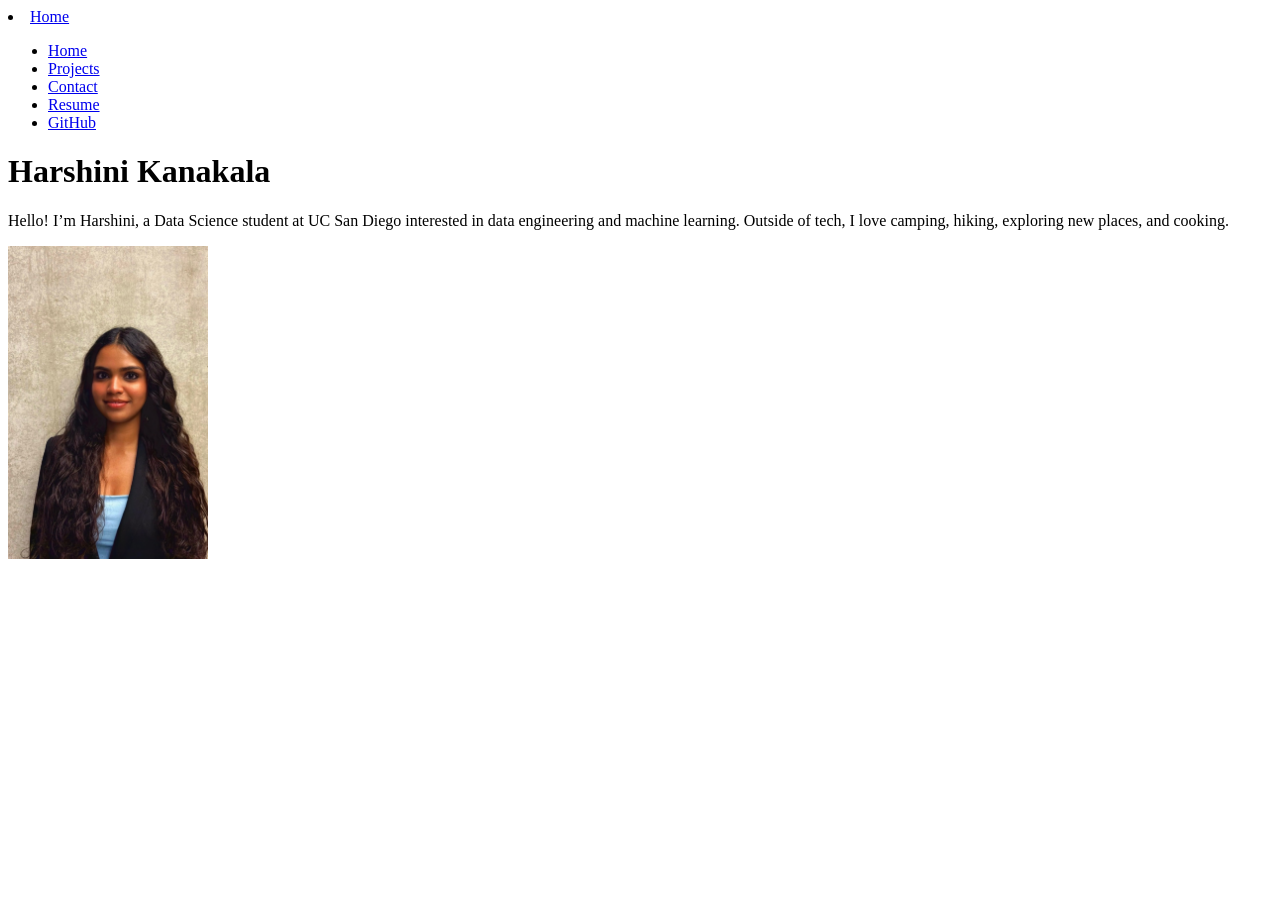
==== index.html @ d6972d4d "hello" ====
<!DOCTYPE html>
<html lang="en">
<head>
    <meta charset="UTF-8">
    <meta name="viewport" content="width=device-width, initial-scale=1.0">
    <title>Harshini Kanakala: Personal Site and Portfolio</title>
    <li><a href="index.html" class="current">Home</a></li>
</head>
<body>

    <header>
        <nav>
            <ul>
                <li><a href="index.html" class="current">Home</a></li>
                <li><a href="projects/index.html">Projects</a></li>
                <li><a href="contact/index.html">Contact</a></li>
                <li><a href="resume/index.html">Resume</a></li>
                <li><a href="https://github.com/Harshini118" target="_blank">GitHub</a></li>
            </ul>
        </nav>
    </header>

    <main>
        <h1>Harshini Kanakala</h1>

        <p>
            Hello! I’m Harshini, a Data Science student at UC San Diego interested in 
            data engineering and machine learning. Outside of tech, I love camping, 
            hiking, exploring new places, and cooking.
        </p>

        <img src="images/IMG_3193.jpeg" alt="Harshini's photo" width="200">
    </main>
    
</body>
</html>
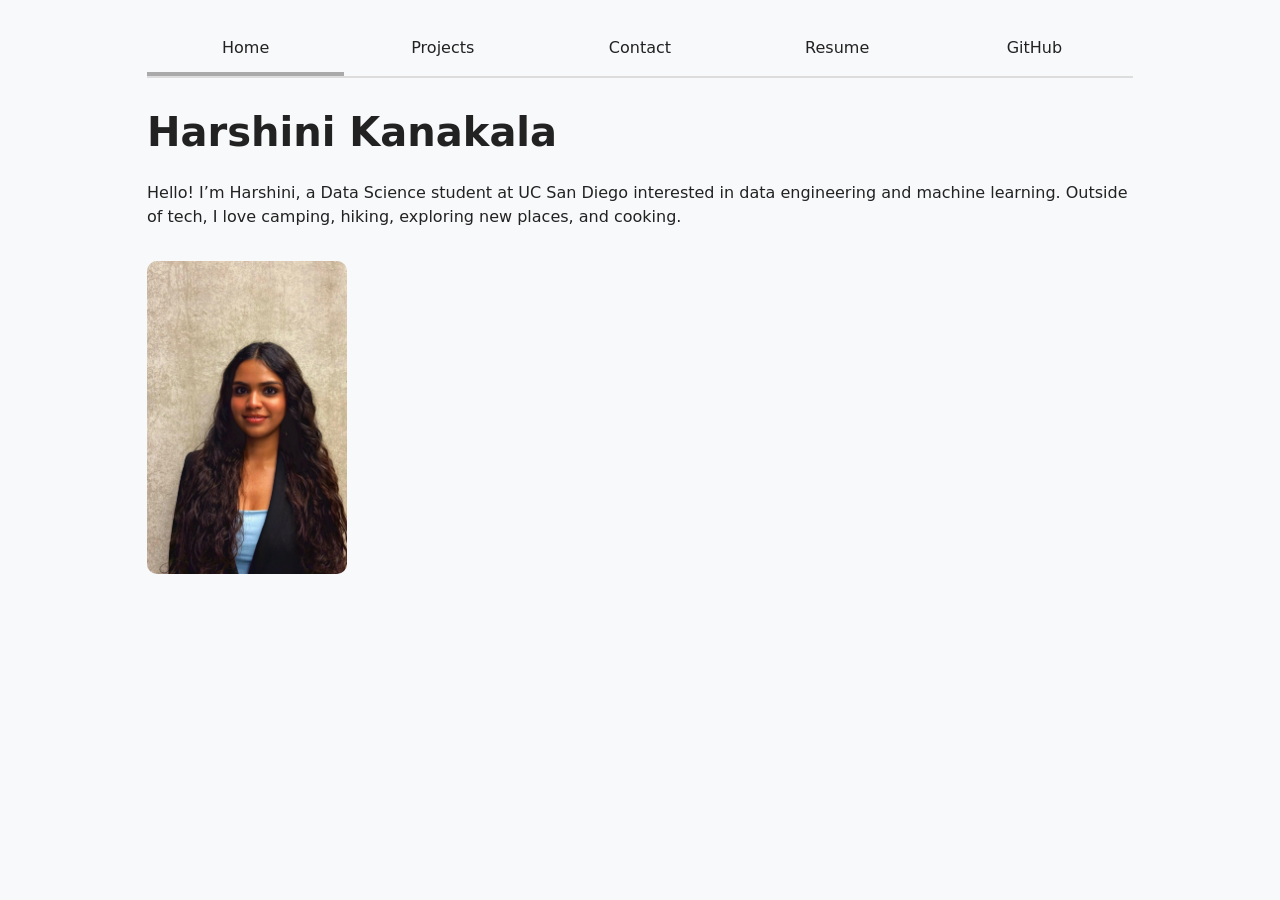
==== commit 253c9ba6: "hi" ====
--- a/index.html
+++ b/index.html
@@ -4,33 +4,36 @@
     <meta charset="UTF-8">
     <meta name="viewport" content="width=device-width, initial-scale=1.0">
     <title>Harshini Kanakala: Personal Site and Portfolio</title>
-    <li><a href="index.html" class="current">Home</a></li>
+
+    <!-- THIS WAS MISSING -->
+    <link rel="stylesheet" href="style.css">
 </head>
+
 <body>
 
-    <header>
-        <nav>
-            <ul>
-                <li><a href="index.html" class="current">Home</a></li>
-                <li><a href="projects/index.html">Projects</a></li>
-                <li><a href="contact/index.html">Contact</a></li>
-                <li><a href="resume/index.html">Resume</a></li>
-                <li><a href="https://github.com/Harshini118" target="_blank">GitHub</a></li>
-            </ul>
-        </nav>
-    </header>
+<header>
+    <nav>
+        <ul>
+            <li><a href="index.html" class="current">Home</a></li>
+            <li><a href="projects/index.html">Projects</a></li>
+            <li><a href="contact/index.html">Contact</a></li>
+            <li><a href="resume/index.html">Resume</a></li>
+            <li><a href="https://github.com/Harshini118" target="_blank">GitHub</a></li>
+        </ul>
+    </nav>
+</header>
 
-    <main>
-        <h1>Harshini Kanakala</h1>
+<main>
+    <h1>Harshini Kanakala</h1>
 
-        <p>
-            Hello! I’m Harshini, a Data Science student at UC San Diego interested in 
-            data engineering and machine learning. Outside of tech, I love camping, 
-            hiking, exploring new places, and cooking.
-        </p>
+    <p>
+        Hello! I’m Harshini, a Data Science student at UC San Diego interested in 
+        data engineering and machine learning. Outside of tech, I love camping, 
+        hiking, exploring new places, and cooking.
+    </p>
 
-        <img src="images/IMG_3193.jpeg" alt="Harshini's photo" width="200">
-    </main>
-    
+    <img src="images/IMG_3193.jpeg" alt="Harshini's photo" width="200">
+</main>
+
 </body>
 </html>
--- a/style.css
+++ b/style.css
@@ -0,0 +1,190 @@
+/* =========================
+   STEP 1: PAGE LAYOUT
+========================= */
+body {
+  font: 100%/1.5 system-ui;
+  max-width: 100ch;
+  margin-inline: auto;
+  padding: 1em;
+
+  background-color: #f8f9fb;
+  color: #222;
+}
+
+* {
+  box-sizing: border-box;
+}
+
+/* =========================
+   NAV BAR (FINAL CLEAN)
+========================= */
+nav ul {
+  list-style: none;
+  padding: 0;
+  margin: 0;
+  display: flex;
+}
+
+nav li {
+  flex: 1;
+}
+
+nav {
+  border-bottom: 2px solid #ddd;
+  margin-bottom: 2em;
+}
+
+/* nav links */
+nav a {
+  display: block;
+  text-align: center;
+  padding: 0.75em;
+  text-decoration: none;
+  color: inherit;
+  font-weight: 500;
+}
+
+/* accent */
+:root {
+  --color-accent: oklch(65% 50% 0);
+}
+
+/* current page */
+nav a.current {
+  border-bottom: 4px solid #aaa;
+}
+
+/* hover */
+nav a:hover {
+  border-bottom: 4px solid var(--color-accent);
+}
+
+/* =========================
+   TYPOGRAPHY
+========================= */
+h1 {
+  font-size: 2.5em;
+}
+
+h1, h2, h3 {
+  line-height: 1.1;
+  text-wrap: balance;
+}
+
+main {
+  margin-top: 1em;
+}
+
+p {
+  margin-bottom: 1em;
+}
+
+/* =========================
+   IMAGE (HOME PAGE FIX)
+========================= */
+img {
+  margin-top: 1em;
+  border-radius: 10px;
+  max-width: 100%;
+}
+
+/* =========================
+   STEP 3: CONTACT FORM
+========================= */
+input,
+textarea,
+button {
+  font: inherit;
+}
+
+form {
+  display: grid;
+  grid-template-columns: auto 1fr;
+  gap: 1em;
+  max-width: 600px;
+}
+
+label {
+  display: grid;
+  grid-template-columns: subgrid;
+  grid-column: 1 / -1;
+  align-items: center;
+}
+
+button {
+  grid-column: 1 / -1;
+  padding: 0.5em;
+  cursor: pointer;
+}
+
+/* nicer inputs */
+input,
+textarea {
+  width: 100%;
+  padding: 0.4em;
+  border: 1px solid #ccc;
+  border-radius: 5px;
+}
+
+/* =========================
+   STEP 4: PROJECTS GRID
+========================= */
+.projects {
+  display: grid;
+  grid-template-columns: repeat(auto-fill, minmax(15em, 1fr));
+  gap: 1em;
+}
+
+.projects article {
+  display: grid;
+  grid-template-rows: subgrid;
+  grid-row: span 3;
+
+  background: white;
+  padding: 1em;
+  border-radius: 10px;
+  box-shadow: 0 4px 10px rgba(0,0,0,0.05);
+  transition: 0.2s;
+}
+
+.projects article:hover {
+  transform: translateY(-4px);
+}
+
+.projects img {
+  width: 100%;
+  border-radius: 6px;
+}
+
+/* =========================
+   STEP 5: RESUME STYLING
+========================= */
+section {
+  background: white;
+  padding: 1em;
+  border-radius: 10px;
+  margin-bottom: 1.5em;
+  box-shadow: 0 4px 10px rgba(0,0,0,0.05);
+}
+
+section h2 {
+  border-bottom: 2px solid #ddd;
+  padding-bottom: 0.3em;
+}
+
+article {
+  margin-bottom: 1em;
+}
+
+ul {
+  padding-left: 1.2em;
+}
+
+header p {
+  margin: 0.3em 0;
+}
+
+time {
+  color: gray;
+  font-size: 0.9em;
+}
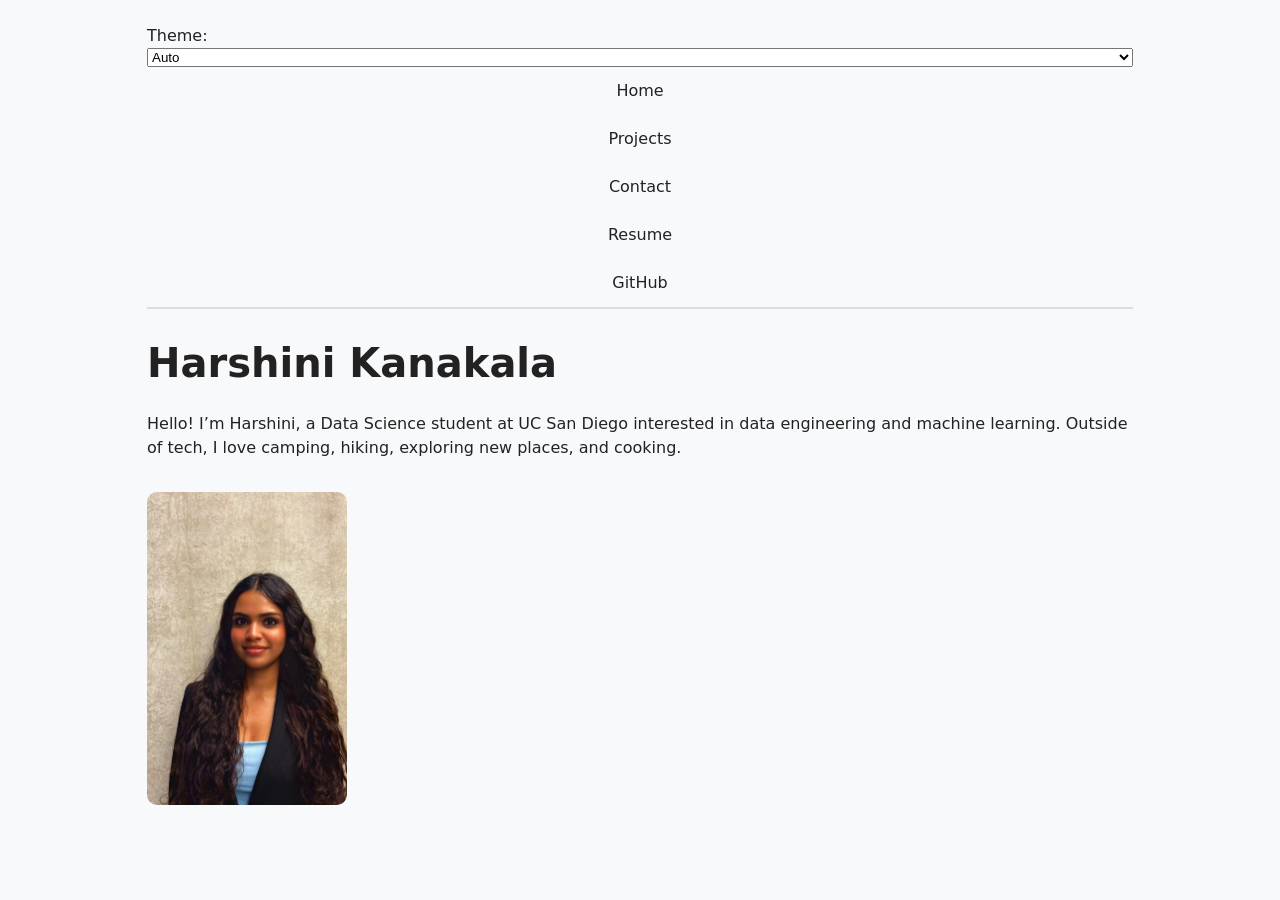
==== commit 6f25b0e8: "added global" ====
--- a/index.html
+++ b/index.html
@@ -5,23 +5,10 @@
     <meta name="viewport" content="width=device-width, initial-scale=1.0">
     <title>Harshini Kanakala: Personal Site and Portfolio</title>
 
-    <!-- THIS WAS MISSING -->
     <link rel="stylesheet" href="style.css">
 </head>
 
 <body>
-
-<header>
-    <nav>
-        <ul>
-            <li><a href="index.html" class="current">Home</a></li>
-            <li><a href="projects/index.html">Projects</a></li>
-            <li><a href="contact/index.html">Contact</a></li>
-            <li><a href="resume/index.html">Resume</a></li>
-            <li><a href="https://github.com/Harshini118" target="_blank">GitHub</a></li>
-        </ul>
-    </nav>
-</header>
 
 <main>
     <h1>Harshini Kanakala</h1>
@@ -35,5 +22,8 @@
     <img src="images/IMG_3193.jpeg" alt="Harshini's photo" width="200">
 </main>
 
+<!-- ✅ ADD THIS LINE -->
+<script type="module" src="global.js"></script>
+
 </body>
 </html>
--- a/style.css
+++ b/style.css
@@ -89,21 +89,25 @@
 }
 
 /* =========================
-   STEP 3: CONTACT FORM
-========================= */
+   STEP 3: CONTACT FORM (FIXED + CLEAN)
+========================= */
+
 input,
 textarea,
 button {
   font: inherit;
 }
 
+/* GRID LAYOUT */
 form {
   display: grid;
   grid-template-columns: auto 1fr;
   gap: 1em;
-  max-width: 600px;
-}
-
+  max-width: 700px;
+  margin-top: 1em;
+}
+
+/* LABEL = FULL ROW USING SUBGRID */
 label {
   display: grid;
   grid-template-columns: subgrid;
@@ -111,19 +115,36 @@
   align-items: center;
 }
 
-button {
-  grid-column: 1 / -1;
-  padding: 0.5em;
-  cursor: pointer;
-}
-
-/* nicer inputs */
+/* INPUT + TEXTAREA STYLE */
 input,
 textarea {
   width: 100%;
-  padding: 0.4em;
+  padding: 0.5em;
   border: 1px solid #ccc;
-  border-radius: 5px;
+  border-radius: 6px;
+  box-sizing: border-box;
+}
+
+/* TEXTAREA HEIGHT */
+textarea {
+  min-height: 100px;
+  resize: vertical;
+}
+
+/* BUTTON FULL WIDTH */
+button {
+  grid-column: 1 / -1;
+  padding: 0.6em;
+  border: none;
+  border-radius: 6px;
+  background-color: #ddd;
+  cursor: pointer;
+  font-weight: 500;
+}
+
+/* BUTTON HOVER */
+button:hover {
+  background-color: #ccc;
 }
 
 /* =========================
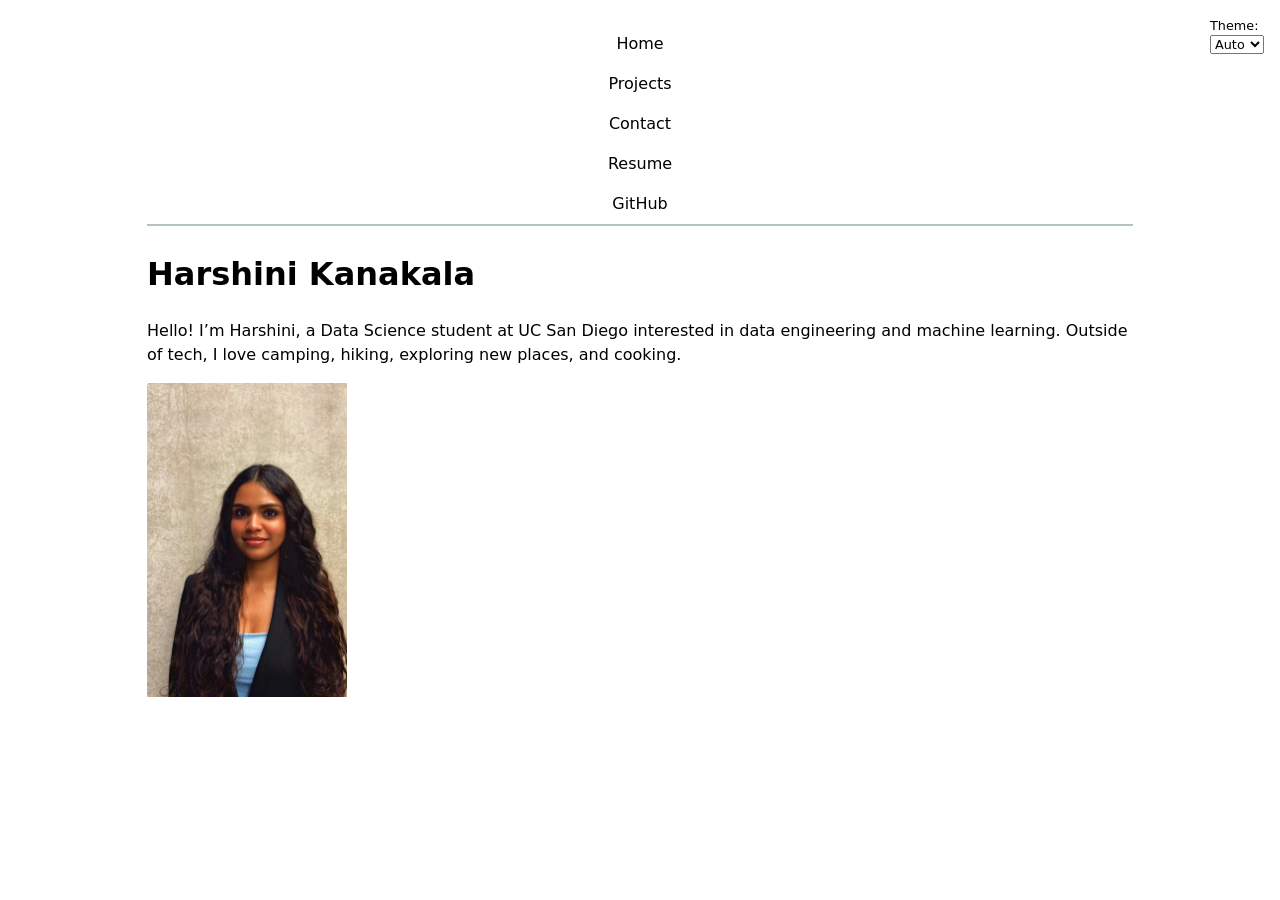
==== commit 55276b66: "debug" ====
--- a/index.html
+++ b/index.html
@@ -22,7 +22,6 @@
     <img src="images/IMG_3193.jpeg" alt="Harshini's photo" width="200">
 </main>
 
-<!-- ✅ ADD THIS LINE -->
 <script type="module" src="global.js"></script>
 
 </body>
--- a/style.css
+++ b/style.css
@@ -1,14 +1,11 @@
 /* =========================
-   STEP 1: PAGE LAYOUT
+   PAGE LAYOUT
 ========================= */
 body {
   font: 100%/1.5 system-ui;
   max-width: 100ch;
   margin-inline: auto;
   padding: 1em;
-
-  background-color: #f8f9fb;
-  color: #222;
 }
 
 * {
@@ -16,7 +13,7 @@
 }
 
 /* =========================
-   NAV BAR (FINAL CLEAN)
+   NAV (FIXED)
 ========================= */
 nav ul {
   list-style: none;
@@ -30,125 +27,59 @@
 }
 
 nav {
-  border-bottom: 2px solid #ddd;
-  margin-bottom: 2em;
+  --border-color: oklch(50% 10% 200 / 40%);
+  border-bottom: 2px solid var(--border-color);
+  margin-bottom: 1.5em;
 }
 
-/* nav links */
 nav a {
   display: block;
   text-align: center;
-  padding: 0.75em;
+  padding: 0.5em;
   text-decoration: none;
   color: inherit;
-  font-weight: 500;
 }
 
-/* accent */
 :root {
   --color-accent: oklch(65% 50% 0);
 }
 
-/* current page */
 nav a.current {
-  border-bottom: 4px solid #aaa;
+  border-bottom: 0.3em solid #aaa;
 }
 
-/* hover */
 nav a:hover {
-  border-bottom: 4px solid var(--color-accent);
+  border-bottom: 0.3em solid var(--color-accent);
 }
 
 /* =========================
-   TYPOGRAPHY
+   FORM
 ========================= */
-h1 {
-  font-size: 2.5em;
-}
-
-h1, h2, h3 {
-  line-height: 1.1;
-  text-wrap: balance;
-}
-
-main {
-  margin-top: 1em;
-}
-
-p {
-  margin-bottom: 1em;
-}
-
-/* =========================
-   IMAGE (HOME PAGE FIX)
-========================= */
-img {
-  margin-top: 1em;
-  border-radius: 10px;
-  max-width: 100%;
-}
-
-/* =========================
-   STEP 3: CONTACT FORM (FIXED + CLEAN)
-========================= */
-
 input,
 textarea,
-button {
+button,
+select {
   font: inherit;
 }
 
-/* GRID LAYOUT */
 form {
   display: grid;
   grid-template-columns: auto 1fr;
   gap: 1em;
-  max-width: 700px;
-  margin-top: 1em;
 }
 
-/* LABEL = FULL ROW USING SUBGRID */
 label {
   display: grid;
   grid-template-columns: subgrid;
   grid-column: 1 / -1;
-  align-items: center;
 }
 
-/* INPUT + TEXTAREA STYLE */
-input,
-textarea {
-  width: 100%;
-  padding: 0.5em;
-  border: 1px solid #ccc;
-  border-radius: 6px;
-  box-sizing: border-box;
-}
-
-/* TEXTAREA HEIGHT */
-textarea {
-  min-height: 100px;
-  resize: vertical;
-}
-
-/* BUTTON FULL WIDTH */
 button {
   grid-column: 1 / -1;
-  padding: 0.6em;
-  border: none;
-  border-radius: 6px;
-  background-color: #ddd;
-  cursor: pointer;
-  font-weight: 500;
-}
-
-/* BUTTON HOVER */
-button:hover {
-  background-color: #ccc;
 }
 
 /* =========================
-   STEP 4: PROJECTS GRID
+   PROJECT GRID
 ========================= */
 .projects {
   display: grid;
@@ -160,36 +91,17 @@
   display: grid;
   grid-template-rows: subgrid;
   grid-row: span 3;
-
-  background: white;
-  padding: 1em;
-  border-radius: 10px;
-  box-shadow: 0 4px 10px rgba(0,0,0,0.05);
-  transition: 0.2s;
-}
-
-.projects article:hover {
-  transform: translateY(-4px);
-}
-
-.projects img {
-  width: 100%;
-  border-radius: 6px;
 }
 
 /* =========================
-   STEP 5: RESUME STYLING
+   RESUME
 ========================= */
 section {
-  background: white;
-  padding: 1em;
-  border-radius: 10px;
-  margin-bottom: 1.5em;
-  box-shadow: 0 4px 10px rgba(0,0,0,0.05);
+  margin-bottom: 2em;
 }
 
 section h2 {
-  border-bottom: 2px solid #ddd;
+  border-bottom: 2px solid var(--border-color);
   padding-bottom: 0.3em;
 }
 
@@ -208,4 +120,18 @@
 time {
   color: gray;
   font-size: 0.9em;
+}
+
+/* =========================
+   DARK MODE
+========================= */
+html {
+  color-scheme: light dark;
+}
+
+.color-scheme {
+  position: absolute;
+  top: 1rem;
+  right: 1rem;
+  font-size: 80%;
 }
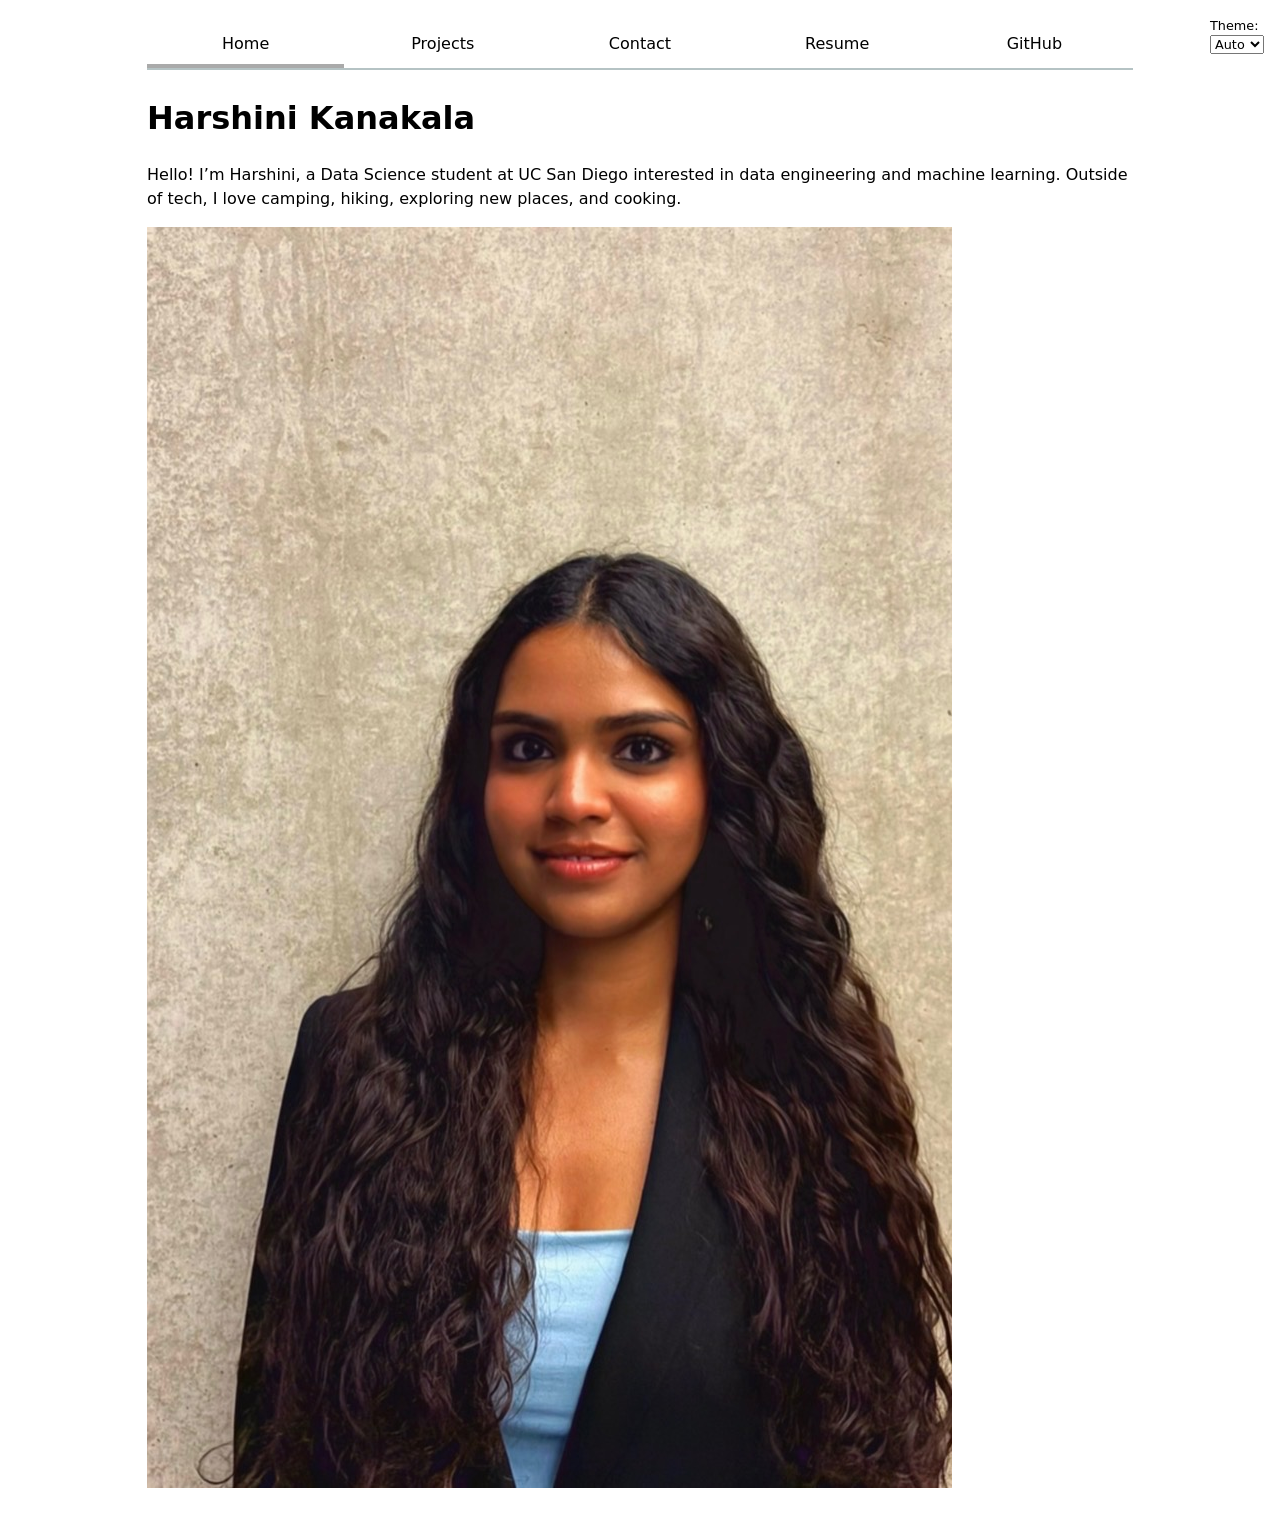
==== commit bc0fef96: "debug" ====
--- a/index.html
+++ b/index.html
@@ -5,11 +5,26 @@
     <meta name="viewport" content="width=device-width, initial-scale=1.0">
     <title>Harshini Kanakala: Personal Site and Portfolio</title>
 
+    <!-- CSS -->
     <link rel="stylesheet" href="style.css">
 </head>
 
 <body>
 
+<!-- ✅ NAV BAR -->
+<header>
+  <nav>
+    <ul>
+      <li><a href="index.html">Home</a></li>
+      <li><a href="projects/index.html">Projects</a></li>
+      <li><a href="contact/index.html">Contact</a></li>
+      <li><a href="resume/index.html">Resume</a></li>
+      <li><a href="https://github.com/Harshini118" target="_blank">GitHub</a></li>
+    </ul>
+  </nav>
+</header>
+
+<!-- MAIN CONTENT -->
 <main>
     <h1>Harshini Kanakala</h1>
 
@@ -19,9 +34,10 @@
         hiking, exploring new places, and cooking.
     </p>
 
-    <img src="images/IMG_3193.jpeg" alt="Harshini's photo" width="200">
+    <img src="images/IMG_3193.jpeg" alt="Harshini's photo">
 </main>
 
+<!-- ✅ JS (REQUIRED) -->
 <script type="module" src="global.js"></script>
 
 </body>
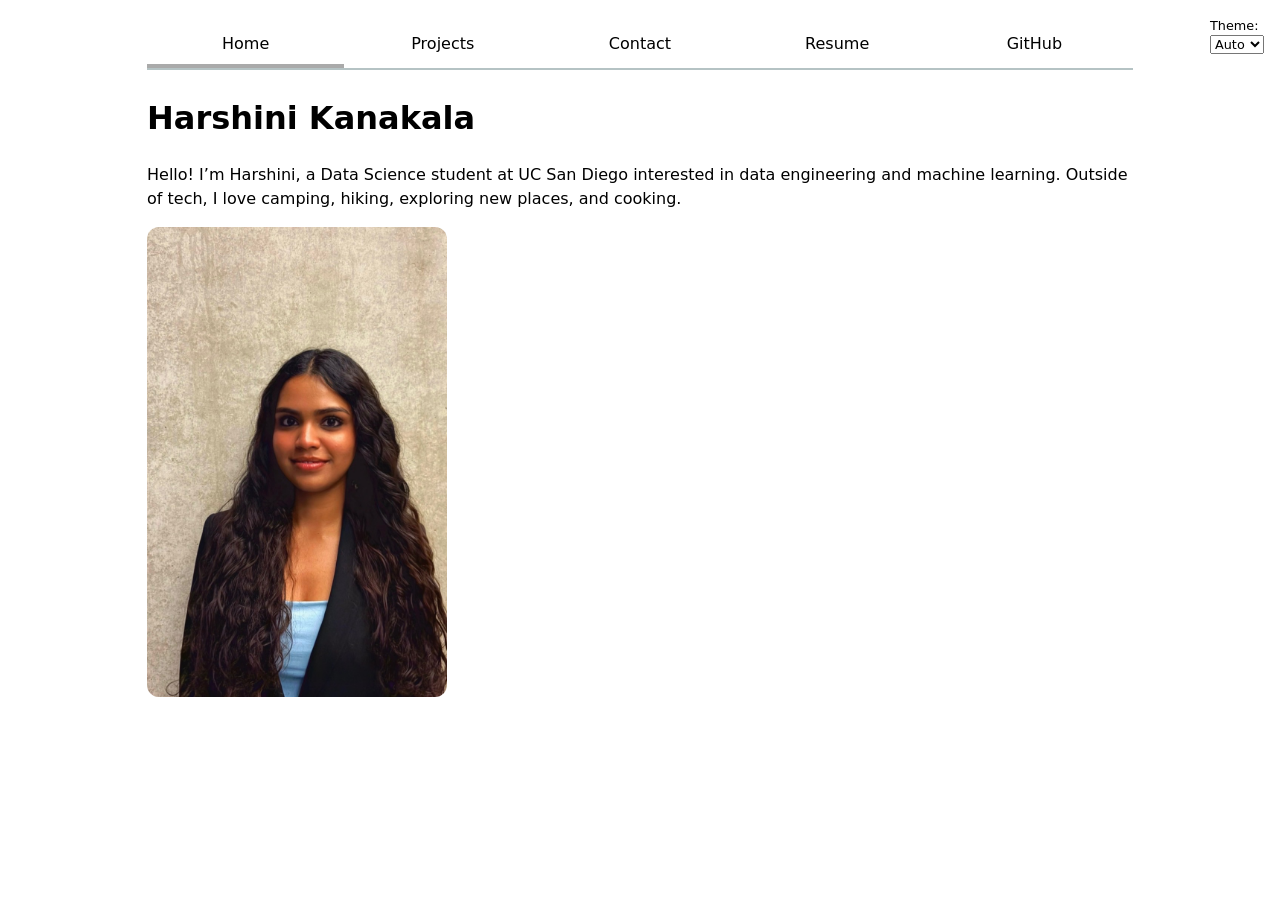
==== commit bb416ab6: "new stuff" ====
--- a/index.html
+++ b/index.html
@@ -34,7 +34,7 @@
         hiking, exploring new places, and cooking.
     </p>
 
-    <img src="images/IMG_3193.jpeg" alt="Harshini's photo">
+    <img src="images/IMG_3193.jpeg" alt="Harshini's photo" class="profile-pic">
 </main>
 
 <!-- ✅ JS (REQUIRED) -->
--- a/style.css
+++ b/style.css
@@ -134,4 +134,81 @@
   top: 1rem;
   right: 1rem;
   font-size: 80%;
+}
+/* PROFILE IMAGE FIX */
+.profile-pic {
+  width: 300px;
+  max-width: 100%;
+  border-radius: 12px;
+  display: block;
+  margin-top: 1em;
+}
+
+/* RESUME UPGRADE */
+.resume-section {
+  margin-bottom: 2em;
+}
+
+.resume-item {
+  margin-bottom: 1.5em;
+}
+
+.resume-header {
+  display: flex;
+  justify-content: space-between;
+  align-items: baseline;
+}
+
+.resume-header span {
+  color: gray;
+  font-size: 0.9em;
+}
+
+/* =========================
+   DARK MODE (REAL STYLES)
+========================= */
+
+/* dark background + text */
+html.dark body {
+  background-color: #121212;
+  color: #f5f5f5;
+}
+
+/* nav border */
+html.dark nav {
+  --border-color: #444;
+}
+
+/* links */
+html.dark a {
+  color: #9ecbff;
+}
+
+/* buttons */
+html.dark button {
+  background-color: #333;
+  color: white;
+  border: none;
+}
+
+/* inputs */
+html.dark input,
+html.dark textarea {
+  background-color: #1e1e1e;
+  color: white;
+  border: 1px solid #555;
+}
+
+/* project cards (if you add backgrounds later) */
+html.dark .projects article {
+  background-color: #1e1e1e;
+}
+
+/* sections (resume) */
+html.dark section {
+  background-color: transparent;
+}
+
+html.dark img {
+  filter: brightness(0.9);
 }
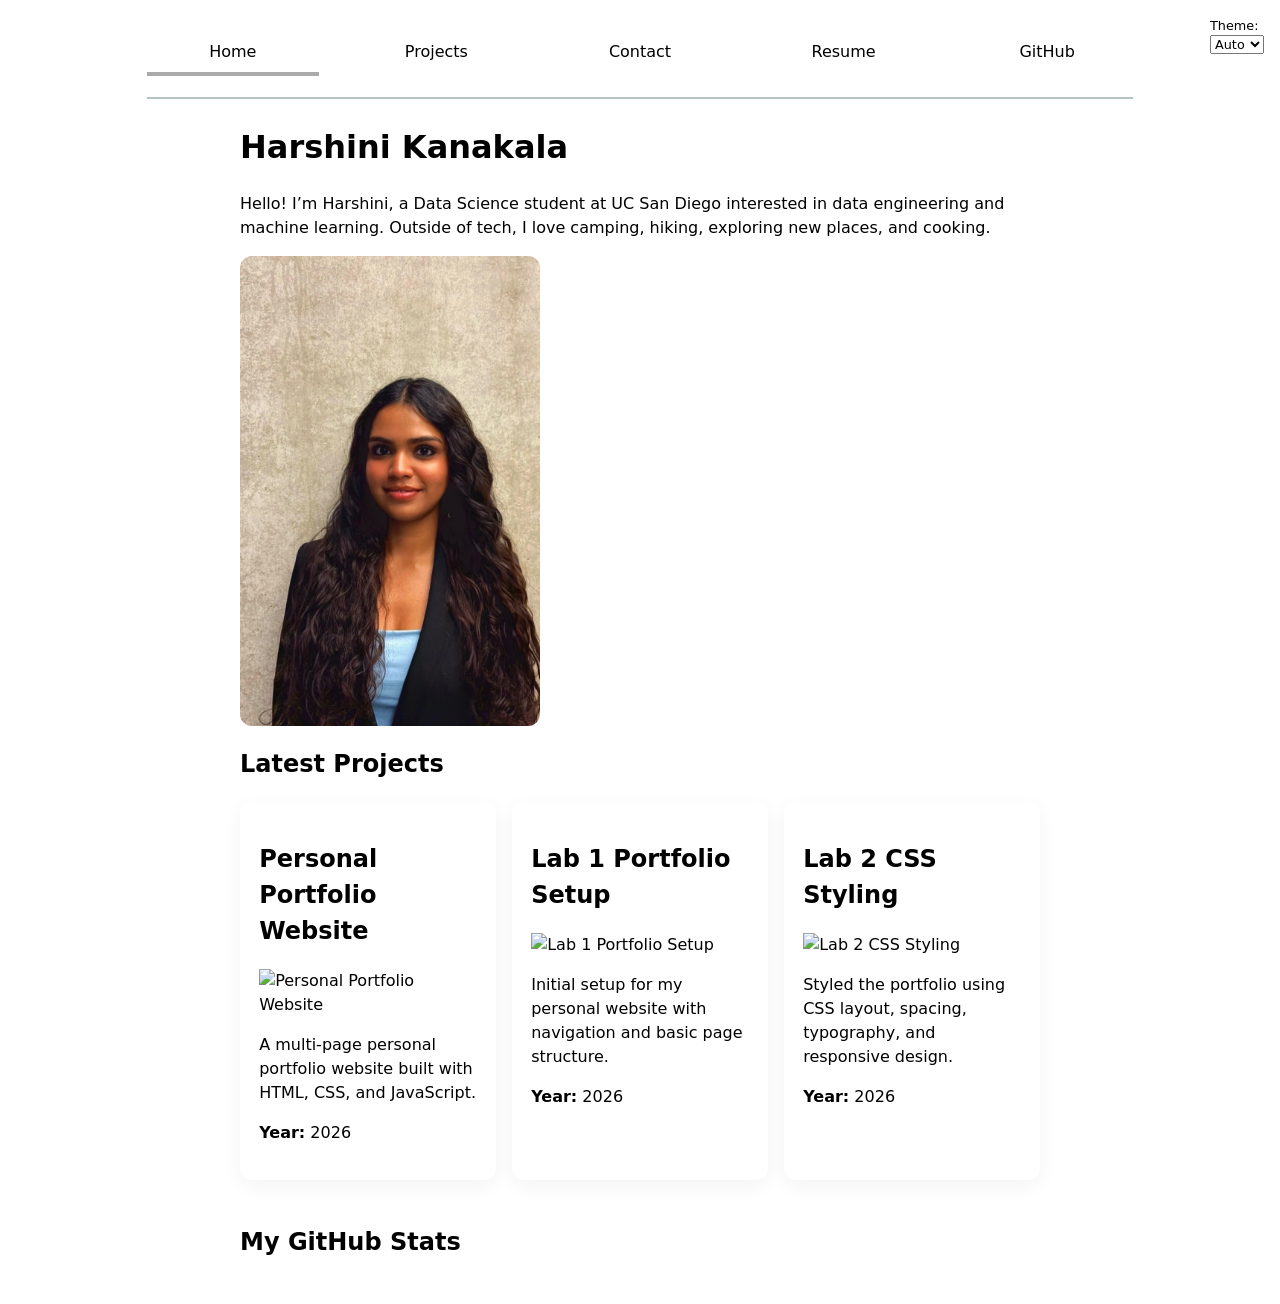
==== commit 948cdee6: "Update index.html with new sections and formatting Added new sections for latest projects and GitHub" ====
--- a/index.html
+++ b/index.html
@@ -1,17 +1,15 @@
 <!DOCTYPE html>
 <html lang="en">
 <head>
-    <meta charset="UTF-8">
-    <meta name="viewport" content="width=device-width, initial-scale=1.0">
-    <title>Harshini Kanakala: Personal Site and Portfolio</title>
+  <meta charset="UTF-8">
+  <meta name="viewport" content="width=device-width, initial-scale=1.0">
+  <title>Harshini Kanakala: Personal Site and Portfolio</title>
 
-    <!-- CSS -->
-    <link rel="stylesheet" href="style.css">
+  <link rel="stylesheet" href="style.css">
 </head>
 
 <body>
 
-<!-- ✅ NAV BAR -->
 <header>
   <nav>
     <ul>
@@ -24,21 +22,29 @@
   </nav>
 </header>
 
-<!-- MAIN CONTENT -->
 <main>
-    <h1>Harshini Kanakala</h1>
+  <h1>Harshini Kanakala</h1>
 
-    <p>
-        Hello! I’m Harshini, a Data Science student at UC San Diego interested in 
-        data engineering and machine learning. Outside of tech, I love camping, 
-        hiking, exploring new places, and cooking.
-    </p>
+  <p>
+    Hello! I’m Harshini, a Data Science student at UC San Diego interested in 
+    data engineering and machine learning. Outside of tech, I love camping, 
+    hiking, exploring new places, and cooking.
+  </p>
 
-    <img src="images/IMG_3193.jpeg" alt="Harshini's photo" class="profile-pic">
+  <img src="images/IMG_3193.jpeg" alt="Harshini's photo" class="profile-pic">
+
+  <!-- NEW SECTION -->
+  <h2>Latest Projects</h2>
+  <div class="projects"></div>
+
+  <!-- NEW SECTION -->
+  <h2>My GitHub Stats</h2>
+  <div id="profile-stats"></div>
+
 </main>
 
-<!-- ✅ JS (REQUIRED) -->
 <script type="module" src="global.js"></script>
+<script type="module" src="index.js" defer></script>
 
 </body>
-</html>+</html>
--- a/style.css
+++ b/style.css
@@ -16,10 +16,11 @@
    NAV (FIXED)
 ========================= */
 nav ul {
+  display: flex;
+  justify-content: center;
+  gap: 2em;
   list-style: none;
   padding: 0;
-  margin: 0;
-  display: flex;
 }
 
 nav li {
@@ -52,6 +53,9 @@
   border-bottom: 0.3em solid var(--color-accent);
 }
 
+
+
+
 /* =========================
    FORM
 ========================= */
@@ -88,39 +92,84 @@
 }
 
 .projects article {
-  display: grid;
-  grid-template-rows: subgrid;
-  grid-row: span 3;
-}
-
-/* =========================
-   RESUME
-========================= */
-section {
+  background: white;
+  padding: 1.2em;
+  border-radius: 12px;
+  box-shadow: 0 6px 20px rgba(0,0,0,0.05);
+  transition: 0.2s;
+}
+
+.projects article:hover {
+  transform: translateY(-6px);
+}
+
+/* =========================
+   RESUME PROFESSIONAL STYLE
+========================= */
+
+.resume {
+  max-width: 800px;
+  margin: 2em auto;
+}
+
+/* top header */
+.resume-header-top {
   margin-bottom: 2em;
 }
 
-section h2 {
-  border-bottom: 2px solid var(--border-color);
+.resume-header-top h1 {
+  font-size: 2.2em;
+  margin-bottom: 0.2em;
+}
+
+.resume-header-top p {
+  margin: 0.2em 0;
+}
+
+/* sections */
+.resume-section {
+  background: white;
+  padding: 1.5em;
+  border-radius: 10px;
+  margin-bottom: 1.5em;
+  box-shadow: 0 4px 12px rgba(0,0,0,0.05);
+}
+
+.resume-section h2 {
+  border-bottom: 1px solid #ddd;
   padding-bottom: 0.3em;
-}
-
-article {
   margin-bottom: 1em;
 }
 
-ul {
+/* items */
+.resume-item {
+  margin-bottom: 1.2em;
+}
+
+/* align title + date */
+.resume-header {
+  display: flex;
+  justify-content: space-between;
+  align-items: baseline;
+}
+
+.resume-date {
+  color: #777;
+  font-size: 0.9em;
+}
+
+/* bullets */
+.resume-item ul {
+  margin-top: 0.5em;
   padding-left: 1.2em;
 }
 
-header p {
-  margin: 0.3em 0;
-}
-
-time {
-  color: gray;
-  font-size: 0.9em;
-}
+/* skills */
+.skills-list li {
+  margin-bottom: 0.4em;
+}
+
+
 
 /* =========================
    DARK MODE
@@ -211,4 +260,180 @@
 
 html.dark img {
   filter: brightness(0.9);
+}
+
+/* =========================
+   HERO SECTION (PORTFOLIO LOOK)
+========================= */
+.hero {
+  display: flex;
+  align-items: center;
+  gap: 3em;
+  margin-top: 2em;
+}
+
+.hero-text {
+  flex: 1;
+}
+
+.profile-pic {
+  width: 300px;
+  border-radius: 12px;
+}
+
+.subtext {
+  color: gray;
+}
+
+/* mobile fix */
+@media (max-width: 700px) {
+  .hero {
+    flex-direction: column;
+    text-align: center;
+  }
+}
+/* =========================
+   RESUME — CLEAN PROFESSIONAL LOOK
+========================= */
+
+/* make resume narrower + centered */
+main {
+  max-width: 800px;
+  margin: 0 auto;
+}
+
+/* section cards */
+section {
+  background: white;
+  padding: 1.5em;
+  border-radius: 12px;
+  margin-bottom: 1.5em;
+  box-shadow: 0 6px 20px rgba(0,0,0,0.05);
+}
+
+/* section titles */
+section h2 {
+  font-size: 1.4em;
+  margin-bottom: 0.8em;
+  border-bottom: 1px solid #ddd;
+  padding-bottom: 0.3em;
+}
+
+/* spacing between entries */
+article {
+  margin-bottom: 1.5em;
+}
+
+/* HEADER ROW (title + date aligned) */
+.resume-header {
+  display: flex;
+  justify-content: space-between;
+  align-items: baseline;
+}
+
+/* job/school name */
+.resume-header h3 {
+  font-size: 1.1em;
+  font-weight: 600;
+}
+
+/* dates on right */
+.resume-date {
+  color: gray;
+  font-size: 0.9em;
+}
+
+/* bullets cleaner */
+ul {
+  margin-top: 0.5em;
+}
+
+li {
+  margin-bottom: 0.3em;
+}
+
+/* skills inline look */
+.skills-list li {
+  margin-bottom: 0.4em;
+}
+
+/* =========================
+   PROFESSIONAL RESUME UPGRADE
+========================= */
+
+.resume {
+  max-width: 800px;
+  margin: 0 auto;
+}
+
+/* section spacing */
+.resume-section {
+  margin-top: 3em;
+}
+
+/* section titles */
+.resume-section h2 {
+  font-size: 1.3em;
+  font-weight: 600;
+  border-bottom: 1px solid #444;
+  padding-bottom: 0.4em;
+  margin-bottom: 1.5em;
+}
+
+/* each item */
+.resume-item {
+  margin-bottom: 2em;
+}
+
+/* header row (title + date aligned) */
+.resume-header {
+  display: flex;
+  justify-content: space-between;
+  align-items: baseline;
+  gap: 1em;
+}
+
+/* job / school title */
+.resume-header h3 {
+  font-size: 1.05em;
+  font-weight: 600;
+}
+
+/* dates */
+.resume-date {
+  color: #aaa;
+  font-size: 0.9em;
+  white-space: nowrap;
+}
+
+/* description text */
+.resume-item p {
+  margin-top: 0.3em;
+  color: #ccc;
+}
+
+/* bullets */
+.resume-item ul {
+  margin-top: 0.5em;
+  padding-left: 1.2em;
+}
+
+.resume-item li {
+  margin-bottom: 0.4em;
+  line-height: 1.5;
+}
+
+/* skills */
+.skills-list {
+  list-style: none;
+  padding: 0;
+}
+
+.skills-list li {
+  margin-bottom: 0.5em;
+}
+
+/* name header spacing */
+.resume-header-top {
+  margin-bottom: 2.5em;
 }
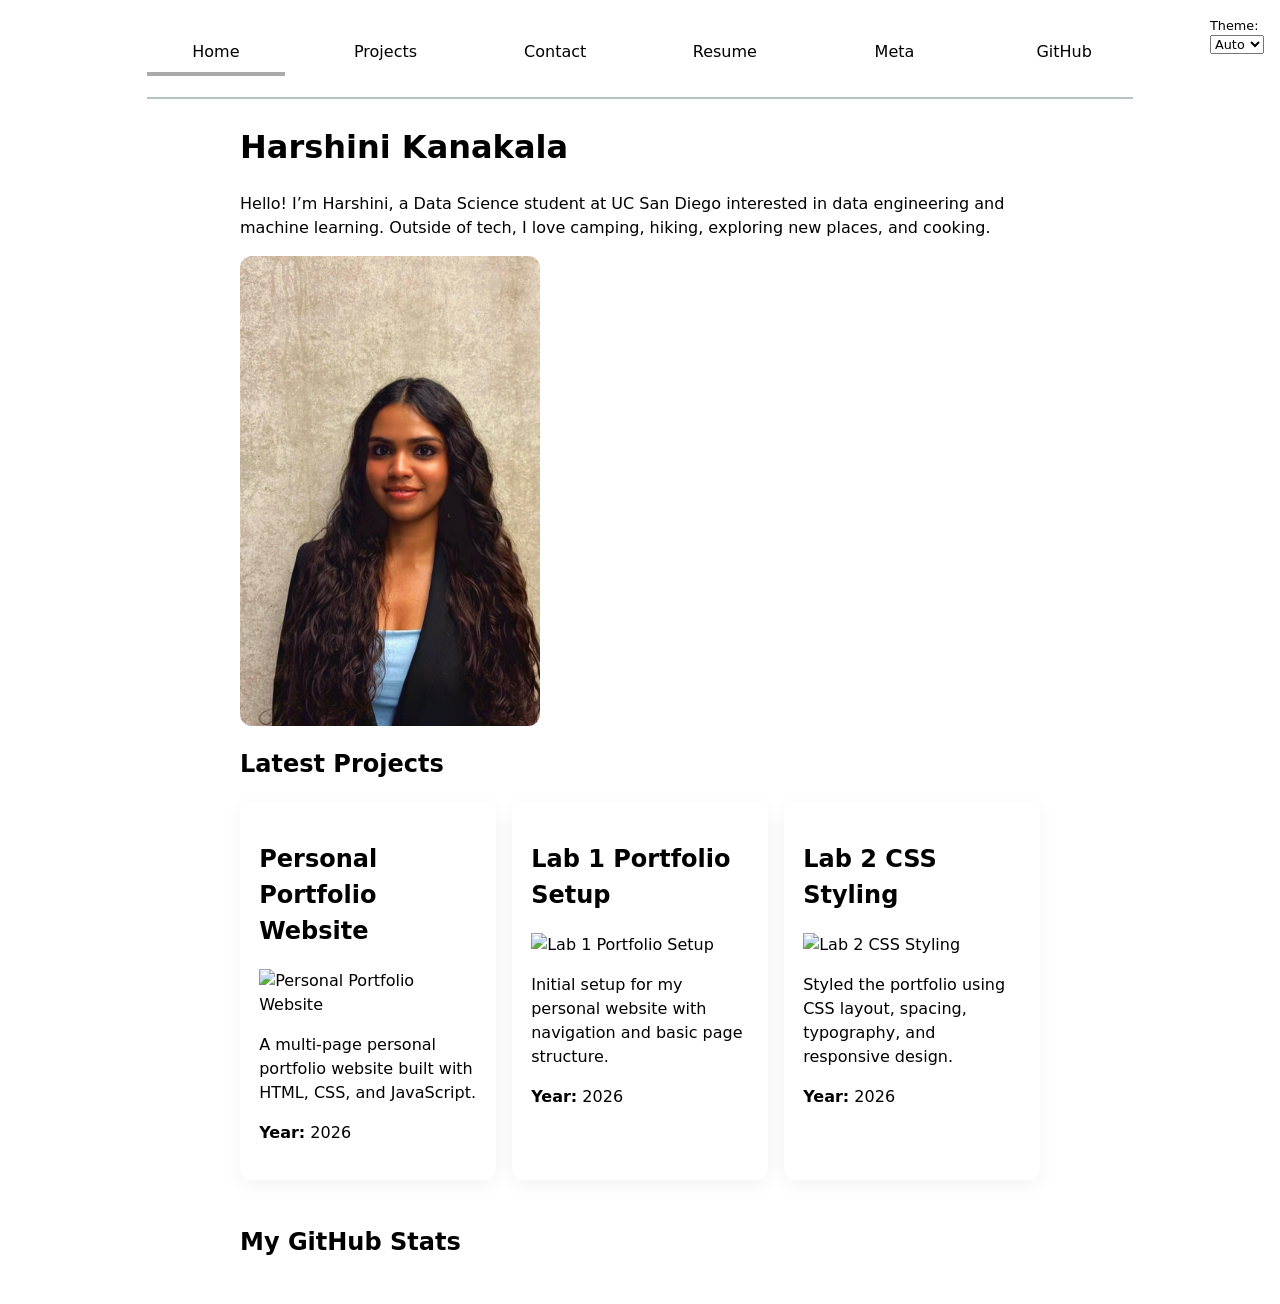
==== commit ca118595: "Add Lab 6 meta visualization page" ====
--- a/index.html
+++ b/index.html
@@ -17,6 +17,7 @@
       <li><a href="projects/index.html">Projects</a></li>
       <li><a href="contact/index.html">Contact</a></li>
       <li><a href="resume/index.html">Resume</a></li>
+      <li><a href="meta/index.html">Meta</a></li>
       <li><a href="https://github.com/Harshini118" target="_blank">GitHub</a></li>
     </ul>
   </nav>
--- a/style.css
+++ b/style.css
@@ -43,6 +43,7 @@
 
 :root {
   --color-accent: oklch(65% 50% 0);
+  --border-color: oklch(50% 10% 200 / 40%);
 }
 
 nav a.current {
@@ -101,6 +102,72 @@
 
 .projects article:hover {
   transform: translateY(-6px);
+}
+
+.projects article img {
+  max-width: 100%;
+}
+
+.chart-container {
+  display: flex;
+  align-items: center;
+  gap: 2em;
+  margin-block: 2em;
+}
+
+#projects-pie-plot {
+  max-width: 20em;
+  overflow: visible;
+}
+
+#projects-pie-plot path {
+  cursor: pointer;
+  transition: 300ms;
+}
+
+#projects-pie-plot:has(path:hover) path:not(:hover) {
+  opacity: 0.5;
+}
+
+.legend {
+  display: grid;
+  flex: 1;
+  grid-template-columns: repeat(auto-fill, minmax(9em, 1fr));
+  gap: 1em;
+  margin: 0;
+  padding: 1em;
+  border: 1px solid var(--border-color);
+  border-radius: 8px;
+  list-style: none;
+}
+
+.legend-item {
+  display: flex;
+  align-items: center;
+  gap: 0.5em;
+  cursor: pointer;
+}
+
+.swatch {
+  display: inline-block;
+  width: 1em;
+  aspect-ratio: 1;
+  border-radius: 50%;
+  background-color: var(--color);
+}
+
+.selected {
+  --color: oklch(60% 45% 0) !important;
+}
+
+.selected:is(path) {
+  fill: var(--color);
+}
+
+.searchBar {
+  width: 100%;
+  margin-block: 1em;
+  padding: 0.7em;
 }
 
 /* =========================
@@ -258,6 +325,118 @@
   background-color: transparent;
 }
 
+/* =========================
+   META ANALYSIS
+========================= */
+.meta-page section {
+  margin-block: 2em;
+}
+
+.stats {
+  display: grid;
+  grid-template-columns: repeat(auto-fit, minmax(10em, 1fr));
+  gap: 1em;
+  margin-block: 1em;
+}
+
+.stats dt {
+  color: #666;
+  font-size: 0.9em;
+}
+
+.stats dd {
+  margin: 0;
+  font-size: 1.25em;
+  font-weight: 700;
+}
+
+#chart {
+  max-width: 100%;
+  margin-block: 2em;
+}
+
+#chart svg {
+  width: 100%;
+  height: auto;
+}
+
+.gridlines line {
+  stroke: #ddd;
+  stroke-opacity: 0.7;
+}
+
+.gridlines path {
+  display: none;
+}
+
+#chart circle {
+  transition: 200ms;
+  transform-origin: center;
+  transform-box: fill-box;
+}
+
+#chart circle:hover {
+  transform: scale(1.5);
+}
+
+#chart circle.selected {
+  fill: #ff6b6b;
+}
+
+dl.info {
+  display: grid;
+  grid-template-columns: auto 1fr;
+  gap: 0.35em 0.75em;
+  margin: 0;
+  transition-duration: 500ms;
+  transition-property: opacity, visibility;
+}
+
+dl.info dt {
+  color: #666;
+  font-weight: 700;
+}
+
+dl.info dd {
+  margin: 0;
+}
+
+.tooltip {
+  position: fixed;
+  z-index: 10;
+  max-width: 22em;
+  padding: 0.9em;
+  border: 1px solid var(--border-color);
+  border-radius: 8px;
+  background: color-mix(in oklch, canvas 88%, transparent);
+  box-shadow: 0 8px 24px rgb(0 0 0 / 18%);
+  backdrop-filter: blur(6px);
+  pointer-events: none;
+}
+
+dl.info[hidden]:not(:hover, :focus-within) {
+  opacity: 0;
+  visibility: hidden;
+}
+
+#selection-count {
+  font-weight: 700;
+}
+
+@keyframes marching-ants {
+  to {
+    stroke-dashoffset: -8;
+  }
+}
+
+.selection {
+  fill-opacity: 0.1;
+  stroke: black;
+  stroke-opacity: 0.7;
+  stroke-dasharray: 5 3;
+  animation: marching-ants 2s linear infinite;
+}
+
 html.dark img {
   filter: brightness(0.9);
 }
@@ -436,4 +615,4 @@
 /* name header spacing */
 .resume-header-top {
   margin-bottom: 2.5em;
-}+}
